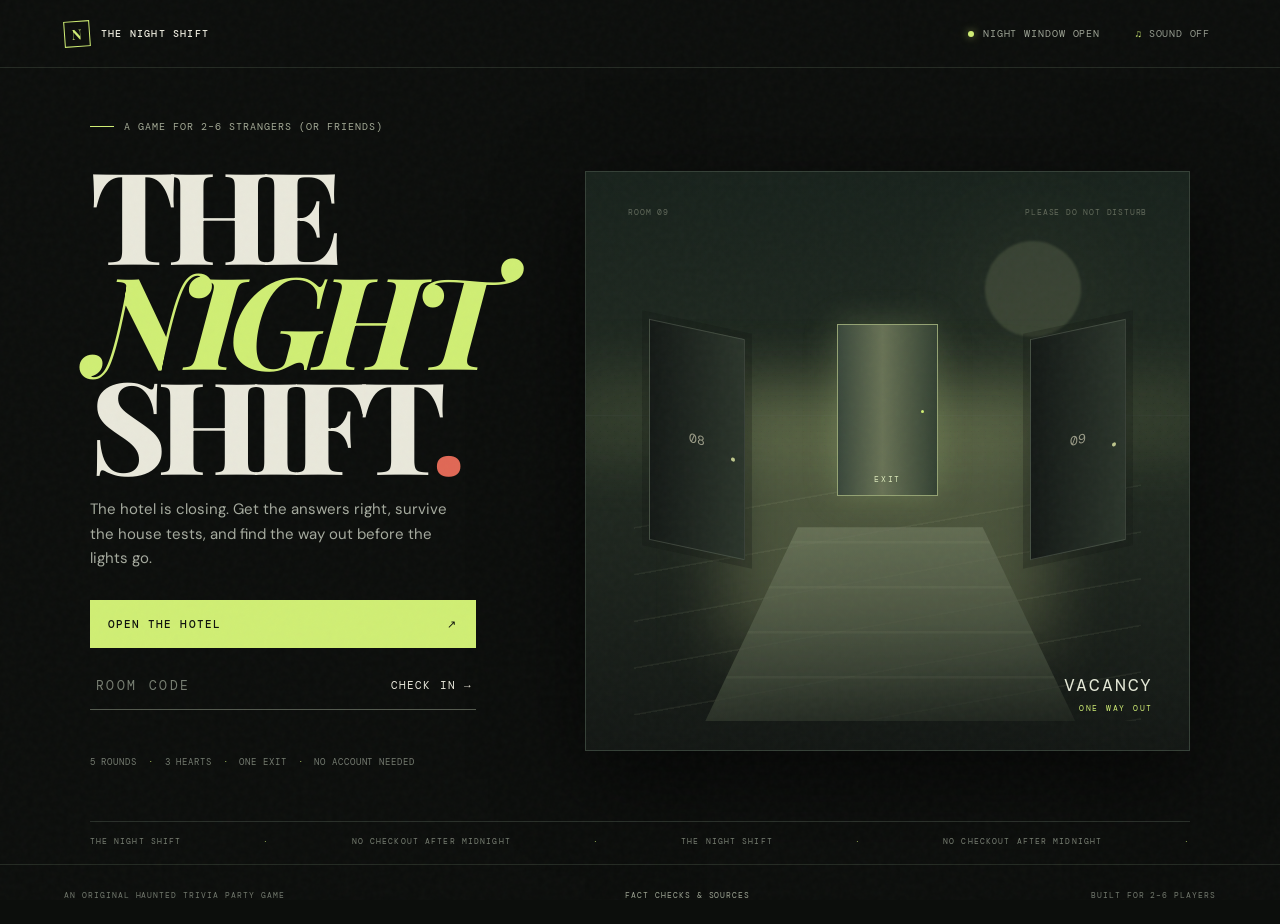
==== index.html @ fe7900dd "Publish THE NIGHT SHIFT and GitHub Pages workflow" ====
<!doctype html>
<html lang="en">
<head>
  <meta charset="utf-8">
  <meta name="viewport" content="width=device-width, initial-scale=1, viewport-fit=cover">
  <meta name="theme-color" content="#0c0e0c">
  <meta name="description" content="Six guests. Five questions. One door out. A live, room-code haunted trivia game for friends.">
  <title>THE NIGHT SHIFT — a live haunted trivia game</title>
  <link rel="icon" href="cover.svg" type="image/svg+xml">
  <link rel="stylesheet" href="styles.css">
  <script type="importmap">{"imports":{"@supabase/supabase-js":"https://esm.sh/@supabase/supabase-js@2.58.0"}}</script>
  <script type="module" src="app.js"></script>
</head>
<body>
  <div class="noise" aria-hidden="true"></div>
  <header class="topbar">
    <a class="wordmark" href="#home" aria-label="The Night Shift home"><span class="mark">N</span><span>THE NIGHT SHIFT</span></a>
    <div class="top-right"><span class="live-dot"></span><span id="connection-label">NIGHT WINDOW OPEN</span><button class="sound-button" id="sound-toggle" aria-label="Toggle sound" title="Toggle sound">♫ <span>SOUND OFF</span></button></div>
  </header>
  <main id="app" aria-live="polite">
    <section id="home" class="screen home-screen">
      <div class="hero-copy">
        <div class="eyebrow"><span class="eyebrow-rule"></span> A GAME FOR 2–6 STRANGERS (OR FRIENDS)</div>
        <h1>THE<br><em>NIGHT</em><br>SHIFT<span class="period">.</span></h1>
        <p class="intro">The hotel is closing. Get the answers right, survive the house tests, and find the way out before the lights go.</p>
        <div class="home-actions"><button class="button button-primary" id="host-button">OPEN THE HOTEL <span>↗</span></button><div class="join-line"><input id="room-input" maxlength="5" autocomplete="off" autocapitalize="characters" placeholder="ROOM CODE" aria-label="Room code"><button class="button button-quiet" id="join-button">CHECK IN <span>→</span></button></div></div>
        <p id="home-error" class="error-message" role="alert"></p>
        <div class="fine-print">5 ROUNDS <b>·</b> 3 HEARTS <b>·</b> ONE EXIT <b>·</b> NO ACCOUNT NEEDED</div>
      </div>
      <div class="hero-art" aria-label="An illustrated empty hotel corridor at night">
        <div class="art-grain"></div><div class="moon"></div><div class="hall-glow"></div>
        <div class="hallway"><div class="door door-one"><span>08</span></div><div class="door door-two"><span>09</span></div><div class="end-door"><i></i><span>EXIT</span></div><div class="floor-line"></div><div class="runner"></div></div>
        <div class="art-note"><span>ROOM 09</span><span>PLEASE DO NOT DISTURB</span></div>
        <div class="art-caption">VACANCY<br><span>ONE WAY OUT</span></div>
      </div>
      <div class="ticker"><span>THE NIGHT SHIFT</span><span>·</span><span>NO CHECKOUT AFTER MIDNIGHT</span><span>·</span><span>THE NIGHT SHIFT</span><span>·</span><span>NO CHECKOUT AFTER MIDNIGHT</span><span>·</span></div>
    </section>
    <section id="room" class="screen game-screen hidden"></section>
  </main>
  <footer><span>AN ORIGINAL HAUNTED TRIVIA PARTY GAME</span><a href="SOURCES.md" target="_blank" rel="noreferrer">FACT CHECKS & SOURCES</a><span>BUILT FOR 2–6 PLAYERS</span></footer>
</body>
</html>
---- styles.css ----
@import url('https://fonts.googleapis.com/css2?family=DM+Mono:wght@400;500&family=DM+Sans:wght@400;500;600;700&family=Playfair+Display:ital,wght@0,700;0,800;1,700;1,800&display=swap');

:root {
  color-scheme:dark;
  --bg:#0c0e0c;
  --panel:#151915;
  --panel2:#1a201a;
  --ink:#e9e8db;
  --muted:#8c9386;
  --line:#30372f;
  --acid:#d0ee74;
  --red:#e06855;
  --mono:'DM Mono',monospace;
  --sans:'DM Sans',sans-serif;
  --display:'Playfair Display',serif
}

* {
  box-sizing:border-box
}
html {
  min-width:320px;
  background:var(--bg);
  scroll-behavior:smooth
}
body {
  margin:0;
  background:var(--bg);
  color:var(--ink);
  font:15px var(--sans);
  min-height:100vh;
  overflow-x:hidden
}
.noise {
  pointer-events:none;
  position:fixed;
  inset:0;
  z-index:10;
  opacity:.08;
  background-image:url("data:image/svg+xml,%3Csvg viewBox='0 0 180 180' xmlns='http://www.w3.org/2000/svg'%3E%3Cfilter id='n'%3E%3CfeTurbulence type='fractalNoise' baseFrequency='.85' numOctaves='3' stitchTiles='stitch'/%3E%3C/filter%3E%3Crect width='100%25' height='100%25' filter='url(%23n)' opacity='.35'/%3E%3C/svg%3E")
}
.topbar {
  height:68px;
  border-bottom:1px solid #242a23;
  display:flex;
  align-items:center;
  justify-content:space-between;
  padding:0 clamp(20px,5vw,76px);
  font:10px var(--mono);
  letter-spacing:.09em;
  position:relative;
  z-index:2
}
.wordmark {
  text-decoration:none;
  color:var(--ink);
  display:flex;
  gap:11px;
  align-items:center;
  font-weight:500;
  letter-spacing:.12em
}
.mark {
  height:26px;
  width:26px;
  border:1px solid var(--acid);
  color:var(--acid);
  display:grid;
  place-items:center;
  font:700 14px var(--display);
  transform:rotate(-4deg)
}
.top-right {
  display:flex;
  align-items:center;
  gap:9px;
  color:#9ca294
}
.live-dot {
  width:6px;
  height:6px;
  border-radius:50%;
  background:var(--acid);
  box-shadow:0 0 9px #d0ee74a0
}
.sound-button {
  border:0;
  background:none;
  color:var(--acid);
  font:10px var(--mono);
  letter-spacing:.08em;
  margin-left:20px;
  cursor:pointer
}
.sound-button span {
  color:#92988c
}
.screen {
  min-height:calc(100vh - 128px)
}
.home-screen {
  display:grid;
  grid-template-columns:minmax(350px,0.9fr) minmax(420px,1.1fr);
  align-items:center;
  max-width:1320px;
  padding:52px clamp(20px,7vw,104px) 62px;
  margin:auto;
  position:relative
}
.hero-copy {
  z-index:1;
  padding-bottom:34px
}
.eyebrow,.fine-print,.art-note,.art-caption,.ticker,footer,.phase-label,.room-code-label,.player-meta,.round-label,.source-link,.status-pill,.question-count,.challenge-note {
  font:10px var(--mono);
  letter-spacing:.1em
}
.eyebrow {
  color:#a3a995;
  display:flex;
  align-items:center;
  gap:10px
}
.eyebrow-rule {
  height:1px;
  width:24px;
  background:var(--acid)
}
h1 {
  font:800 clamp(74px,10vw,136px)/.82 var(--display);
  letter-spacing:-.075em;
  margin:27px 0 22px;
  color:#e9e8db
}
h1 em {
  color:var(--acid);
  font-style:italic
}
.period {
  color:var(--red)
}
.intro {
  max-width:360px;
  color:#a5aa9e;
  font-size:15px;
  line-height:1.65;
  margin:0 0 29px
}
.home-actions {
  display:flex;
  flex-direction:column;
  gap:13px;
  max-width:386px
}
.button {
  cursor:pointer;
  border:1px solid transparent;
  min-height:48px;
  padding:0 17px;
  font:11px var(--mono);
  letter-spacing:.1em;
  transition:background .2s,border .2s,transform .2s
}
.button:hover {
  transform:translateY(-2px)
}
.button-primary {
  background:var(--acid);
  color:#10130d;
  font-weight:500;
  display:flex;
  justify-content:space-between;
  align-items:center
}
.button-primary:hover {
  background:#e0f9a0
}
.join-line {
  display:flex;
  border-bottom:1px solid #53594e
}
.join-line input {
  min-width:0;
  flex:1;
  background:transparent;
  border:0;
  outline:0;
  color:var(--ink);
  font:13px var(--mono);
  letter-spacing:.2em;
  padding:14px 6px
}
.join-line input::placeholder {
  color:#777e72
}
.button-quiet {
  background:none;
  color:var(--ink);
  padding-right:3px
}
.button-quiet:hover {
  color:var(--acid)
}
.fine-print {
  color:#747b70;
  font-size:9px;
  margin-top:21px
}
.fine-print b {
  color:var(--acid);
  font-weight:400;
  margin:0 5px
}
.error-message {
  color:var(--red);
  font:11px var(--mono);
  min-height:15px;
  margin:10px 0 0
}
.hero-art {
  height:min(580px,70vh);
  min-height:420px;
  position:relative;
  overflow:hidden;
  background:linear-gradient(180deg,#18221c 0%,#222b22 48%,#131714 100%);
  border:1px solid #354037;
  box-shadow:0 28px 80px #0009
}
.hero-art:before {
  content:"";
  position:absolute;
  left:0;
  right:0;
  top:42%;
  height:1px;
  background:#c9d9a01c;
  box-shadow:0 0 70px 28px #b7cc7930
}
.art-grain {
  position:absolute;
  inset:0;
  background:linear-gradient(115deg,#142017 1px,transparent 1px) 0 0/7px 7px;
  opacity:.15
}
.moon {
  position:absolute;
  top:12%;
  right:18%;
  width:96px;
  height:96px;
  border-radius:50%;
  background:#cedb9e;
  opacity:.16;
  filter:blur(1px);
  box-shadow:0 0 80px 35px #c9d7953a
}
.hall-glow {
  position:absolute;
  inset:38% 23% 18%;
  background:#d2dd9540;
  filter:blur(32px)
}
.hallway {
  position:absolute;
  inset:17% 8% 5%;
  perspective:700px
}
.end-door {
  position:absolute;
  z-index:2;
  top:12%;
  left:40%;
  width:20%;
  height:38%;
  background:linear-gradient(90deg,#39473a,#687255 45%,#334132);
  border:1px solid #94a273;
  box-shadow:0 0 35px #c7e18f3a;
  text-align:center;
  display:flex;
  justify-content:center;
  align-items:flex-end;
  padding-bottom:11px;
  font:8px var(--mono);
  letter-spacing:.2em;
  color:#dce9bb
}
.end-door i {
  position:absolute;
  right:13%;
  top:50%;
  height:3px;
  width:3px;
  background:var(--acid);
  border-radius:50%
}
.door {
  position:absolute;
  z-index:1;
  top:13%;
  height:38%;
  width:16%;
  background:linear-gradient(90deg,#141916,#2b352b);
  border:1px solid #65706075;
  color:#9b9c88;
  display:flex;
  align-items:center;
  justify-content:center;
  font:13px var(--mono);
  box-shadow:0 0 0 7px #10151044
}
.door:after {
  content:"";
  position:absolute;
  width:4px;
  height:4px;
  border-radius:50%;
  background:#bdc68d;
  right:10%;
  top:55%
}
.door-one {
  left:3%;
  transform:skewY(12deg);
  height:49%;
  width:19%
}
.door-two {
  right:3%;
  transform:skewY(-12deg);
  height:49%;
  width:19%
}
.floor-line {
  position:absolute;
  inset:47% 0 0;
  background:repeating-linear-gradient(170deg,transparent 0 44px,#d5e0b411 45px 46px)
}
.runner {
  position:absolute;
  z-index:2;
  left:14%;
  right:13%;
  bottom:0;
  height:43%;
  background:linear-gradient(175deg,#717b60 0%,#424b3b 70%,#212720 100%);
  clip-path:polygon(25% 0,75% 0,100% 100%,0 100%);
  opacity:.75
}
.runner:after {
  content:"";
  position:absolute;
  inset:0;
  background:repeating-linear-gradient(0deg,transparent 0 42px,#bec89e16 43px 45px)
}
.art-note {
  position:absolute;
  top:6%;
  left:7%;
  right:7%;
  display:flex;
  justify-content:space-between;
  color:#aab09880;
  font-size:8px
}
.art-caption {
  position:absolute;
  right:6%;
  bottom:6%;
  text-align:right;
  color:#e4e8d7;
  font-size:18px;
  line-height:1.1
}
.art-caption span {
  font-size:8px;
  letter-spacing:.22em;
  color:var(--acid)
}
.ticker {
  position:absolute;
  left:clamp(20px,7vw,104px);
  right:clamp(20px,7vw,104px);
  bottom:18px;
  border-top:1px solid #292f29;
  padding-top:14px;
  display:flex;
  justify-content:space-between;
  color:#777e72;
  font-size:8px;
  letter-spacing:.14em
}
.ticker span:nth-child(2n) {
  color:var(--acid)
}
footer {
  height:60px;
  border-top:1px solid #242a23;
  display:flex;
  justify-content:space-between;
  align-items:center;
  padding:0 clamp(20px,5vw,76px);
  color:#72786d;
  font-size:8px;
  letter-spacing:.12em;
  position:relative;
  z-index:2
}
footer a {
  color:#9da493;
  text-decoration:none
}
footer a:hover {
  color:var(--acid)
}
.hidden {
  display:none!important
}

.game-screen {
  max-width:1120px;
  margin:0 auto;
  padding:44px clamp(18px,5vw,62px) 70px
}
.game-top {
  display:flex;
  justify-content:space-between;
  align-items:center;
  border-bottom:1px solid var(--line);
  padding-bottom:17px;
  margin-bottom:32px
}
.phase-label {
  color:#a9b09f
}
.room-code-label {
  color:#777f73
}
.room-code-label strong {
  font-size:16px;
  color:var(--acid);
  letter-spacing:.18em;
  margin-left:8px
}
.game-grid {
  display:grid;
  grid-template-columns:minmax(0,1.6fr) minmax(240px,.8fr);
  gap:26px
}
.card {
  background:linear-gradient(145deg,#171c17,#111410);
  border:1px solid #2c342d;
  padding:clamp(20px,4vw,36px);
  position:relative
}
.card:before {
  content:"";
  position:absolute;
  top:-1px;
  left:20px;
  width:38px;
  height:1px;
  background:var(--acid)
}
.round-label {
  color:var(--acid);
  margin-bottom:17px
}
.question {
  font:700 clamp(26px,4vw,42px)/1.12 var(--display);
  letter-spacing:-.025em;
  margin:0 0 27px;
  max-width:690px
}
.answers {
  display:grid;
  grid-template-columns:1fr 1fr;
  gap:10px
}
.answer {
  min-height:60px;
  background:#1c221c;
  border:1px solid #323a31;
  color:var(--ink);
  text-align:left;
  padding:14px 16px;
  font:13px var(--sans);
  cursor:pointer;
  display:flex;
  gap:12px;
  align-items:center;
  transition:.15s
}
.answer:hover {
  border-color:#829163;
  background:#242c22
}
.answer.selected {
  border-color:var(--acid);
  background:#303a27;
  color:#f5f7e9
}
.answer.locked {
  opacity:.6;
  cursor:default
}
.answer:disabled {
  cursor:default
}
.answer-key {
  font:10px var(--mono);
  color:#8a9483
}
.question-foot {
  display:flex;
  justify-content:space-between;
  align-items:center;
  margin-top:21px;
  color:#7d8579;
  font:10px var(--mono)
}
.timer {
  display:flex;
  align-items:center;
  gap:8px;
  color:var(--acid)
}
.timer-number {
  font-size:17px
}
.player-panel {
  background:#121612;
  border:1px solid #2a3229;
  padding:22px
}
.panel-title {
  display:flex;
  justify-content:space-between;
  color:#aeb5a6;
  font:10px var(--mono);
  letter-spacing:.1em;
  padding-bottom:14px;
  border-bottom:1px solid #2a3029
}
.player-list {
  display:flex;
  flex-direction:column;
  gap:1px;
  margin-top:8px
}
.player {
  display:grid;
  grid-template-columns:28px 1fr auto;
  align-items:center;
  gap:9px;
  padding:10px 2px;
  border-bottom:1px solid #232923
}
.player-avatar {
  width:24px;
  height:24px;
  display:grid;
  place-items:center;
  font:11px var(--display);
  color:#162011;
  background:var(--acid);
  border-radius:50%
}
.player-name {
  font-size:12px;
  color:#d1d5c9
}
.player-meta {
  color:#899181;
  font-size:9px;
  letter-spacing:.04em
}
.hearts {
  color:var(--red);
  font-size:12px;
  letter-spacing:2px;
  white-space:nowrap
}
.heart-lost {
  color:#404640
}
.lobby-title {
  font:700 clamp(34px,5vw,55px)/1 var(--display);
  margin:0 0 12px
}
.lobby-copy {
  color:#999f93;
  line-height:1.6;
  margin:0 0 25px;
  max-width:520px
}
.lobby-tools {
  display:flex;
  align-items:center;
  gap:12px;
  flex-wrap:wrap
}
.name-input {
  min-height:48px;
  padding:0 14px;
  background:#101310;
  border:1px solid #374036;
  color:var(--ink);
  font:13px var(--sans);
  outline:0
}
.name-input:focus {
  border-color:var(--acid)
}
.lobby-note {
  margin:18px 0 0;
  color:#757d71;
  font:10px/1.6 var(--mono)
}
.host-controls {
  margin-top:23px
}
.host-banner {
  color:var(--acid);
  font:10px var(--mono);
  letter-spacing:.08em;
  margin-bottom:14px
}
.waiting {
  color:#8f9889;
  font:11px var(--mono)
}
.challenge-title {
  font:700 clamp(28px,4vw,44px)/1.05 var(--display);
  margin:0 0 12px
}
.challenge-copy {
  color:#a1a99b;
  line-height:1.55;
  margin:0 0 21px
}
.sequence-display {
  display:flex;
  gap:12px;
  margin:20px 0;
  min-height:70px;
  align-items:center
}
.glyph {
  height:52px;
  width:52px;
  border:1px solid #69745d;
  color:#b4c68b;
  background:#20281f;
  display:grid;
  place-items:center;
  font:24px var(--display)
}
.glyph.current {
  box-shadow:0 0 24px #d0ee7460;
  border-color:var(--acid)
}
.glyph.missed {
  color:var(--red);
  border-color:var(--red)
}
.tile-grid {
  display:grid;
  grid-template-columns:repeat(3,1fr);
  gap:9px;
  max-width:300px
}
.tile {
  min-height:72px;
  background:#202820;
  color:var(--ink);
  border:1px solid #46523e;
  font:25px var(--display);
  cursor:pointer
}
.tile:hover {
  background:#34402d;
  border-color:var(--acid)
}
.tile:disabled {
  opacity:.5
}
.challenge-note {
  margin-top:16px;
  color:#889082
}
.result-icon {
  font:42px var(--display);
  color:var(--acid);
  margin-bottom:9px
}
.result-copy {
  color:#9fa697;
  line-height:1.6
}
.result-answer {
  color:#d9dfa9;
  font:11px var(--mono);
  margin-top:16px
}
.source-link {
  font-size:9px;
  margin-top:11px;
  display:inline-block;
  color:#9aa48c;
  text-decoration:underline;
  text-underline-offset:3px
}
.host-next {
  margin-top:24px
}
.host-controls .button {
  min-width:170px
}
.connection-toast {
  position:fixed;
  bottom:78px;
  left:50%;
  transform:translateX(-50%);
  background:#242a23;
  border:1px solid #58614f;
  color:#d8dfc5;
  padding:11px 15px;
  font:10px var(--mono);
  z-index:5;
  max-width:90%;
  text-align:center
}
.finale-progress {
  font:12px var(--mono);
  color:var(--acid);
  margin:0 0 15px
}
.game-over-title {
  font:800 clamp(48px,9vw,90px)/.9 var(--display);
  letter-spacing:-.06em;
  margin:0 0 17px
}
.winner-name {
  color:var(--acid);
  font-style:italic
}
.subtle {
  color:#a0a695;
  font-size:14px;
  line-height:1.6
}
.lobby-player-count {
  color:var(--acid);
  font:12px var(--mono)
}

@media(max-width:850px) {
  .home-screen {
    grid-template-columns:1fr;
    max-width:680px;
    padding-top:42px;
    padding-bottom:60px
  }
  .hero-copy {
    padding-bottom:30px
  }
  .hero-art {
    height:410px;
    min-height:0
  }
  .ticker {
    bottom:16px
  }
  .game-grid {
    grid-template-columns:1fr
  }
  .player-panel {
    order:2
  }
  .screen {
    min-height:calc(100vh - 128px)
  }

}
@media(max-width:520px) {
  .topbar {
    height:58px;
    padding:0 16px
  }
  .top-right {
    font-size:8px
  }
  .sound-button {
    margin-left:4px;
    padding:6px 0
  }
  .home-screen {
    padding:36px 19px 72px
  }
  .hero-copy {
    padding-bottom:23px
  }
  h1 {
    font-size:clamp(72px,23vw,108px);
    margin-top:23px
  }
  .intro {
    font-size:14px
  }
  .hero-art {
    height:330px
  }
  .art-caption {
    font-size:15px
  }
  .ticker {
    left:19px;
    right:19px;
    overflow:hidden;
    gap:15px;
    white-space:nowrap
  }
  .ticker span:nth-child(n+5) {
    display:none
  }
  footer {
    height:auto;
    min-height:62px;
    padding:13px 18px;
    gap:12px;
    flex-wrap:wrap;
    font-size:7px
  }
  .game-screen {
    padding:25px 15px 50px
  }
  .game-top {
    margin-bottom:20px
  }
  .card {
    padding:19px
  }
  .answers {
    grid-template-columns:1fr
  }
  .answer {
    min-height:54px
  }
  .question {
    font-size:29px
  }
  .player-panel {
    padding:17px
  }
  .lobby-tools {
    flex-direction:column;
    align-items:stretch
  }
  .lobby-tools .button,.name-input {
    width:100%
  }
  .sequence-display {
    gap:7px
  }
  .glyph {
    width:46px;
    height:46px
  }
  .tile {
    min-height:63px
  }

}

@media(prefers-reduced-motion:reduce) {
  *,*:before,*:after {
    scroll-behavior:auto!important;
    transition:none!important
  }

}
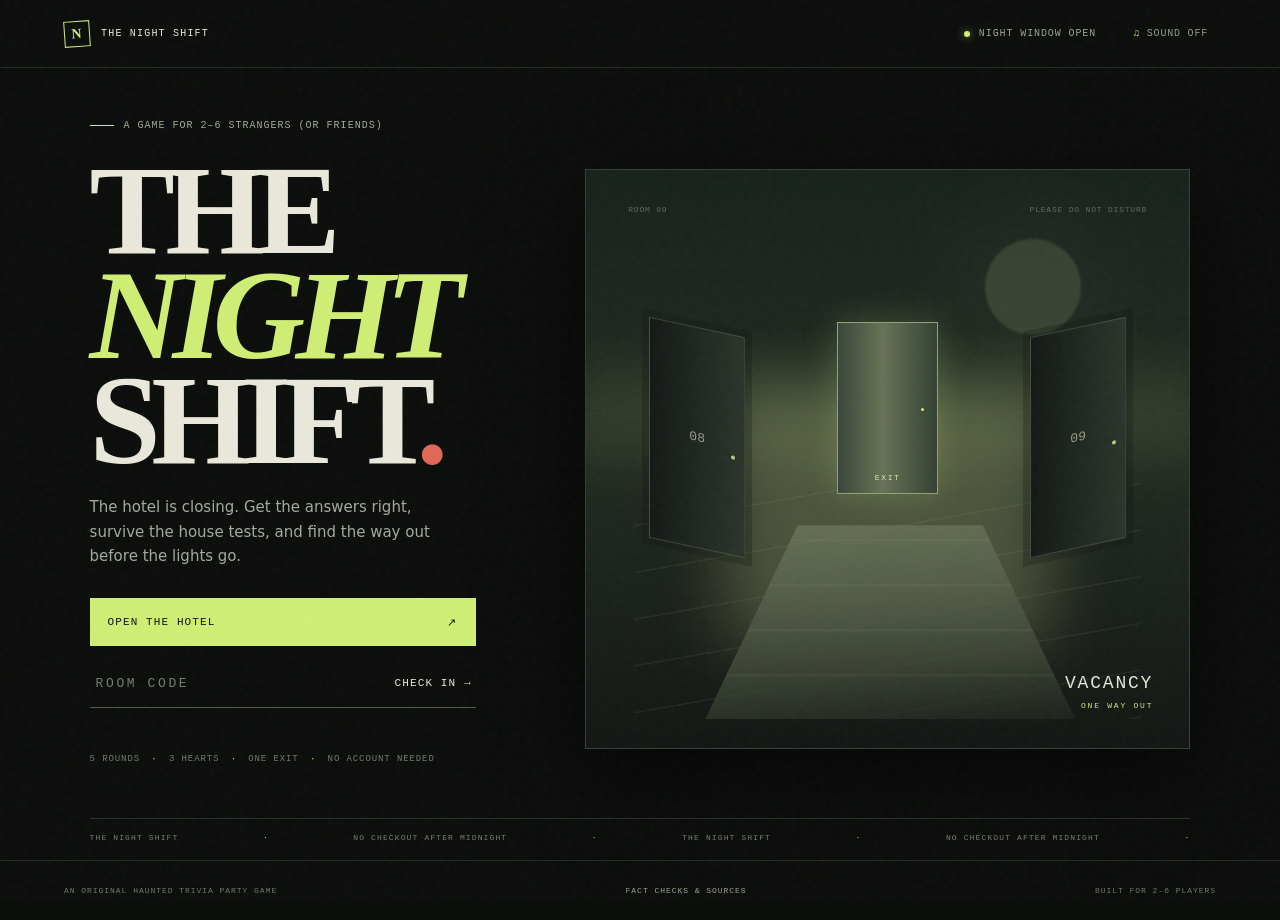
==== commit 1af4c4c1: "Add tutorial, full timers, generated audio, and security fixes" ====
--- a/index.html
+++ b/index.html
@@ -5,17 +5,18 @@
   <meta name="viewport" content="width=device-width, initial-scale=1, viewport-fit=cover">
   <meta name="theme-color" content="#0c0e0c">
   <meta name="description" content="Six guests. Five questions. One door out. A live, room-code haunted trivia game for friends.">
+  <meta name="referrer" content="no-referrer">
+  <meta http-equiv="Content-Security-Policy" content="default-src 'self'; script-src 'self' https://esm.sh; style-src 'self'; img-src 'self' data:; font-src 'self'; connect-src 'self' https://zwskozcbimqatqfauyuh.supabase.co wss://zwskozcbimqatqfauyuh.supabase.co; base-uri 'self'; object-src 'none'; frame-src 'none'; form-action 'self'">
   <title>THE NIGHT SHIFT — a live haunted trivia game</title>
   <link rel="icon" href="cover.svg" type="image/svg+xml">
   <link rel="stylesheet" href="styles.css">
-  <script type="importmap">{"imports":{"@supabase/supabase-js":"https://esm.sh/@supabase/supabase-js@2.58.0"}}</script>
-  <script type="module" src="app.js"></script>
+  <script type="module" src="app.js?v=polished-room-3"></script>
 </head>
 <body>
   <div class="noise" aria-hidden="true"></div>
   <header class="topbar">
     <a class="wordmark" href="#home" aria-label="The Night Shift home"><span class="mark">N</span><span>THE NIGHT SHIFT</span></a>
-    <div class="top-right"><span class="live-dot"></span><span id="connection-label">NIGHT WINDOW OPEN</span><button class="sound-button" id="sound-toggle" aria-label="Toggle sound" title="Toggle sound">♫ <span>SOUND OFF</span></button></div>
+    <div class="top-right"><span class="live-dot" aria-hidden="true"></span><span id="connection-label" aria-live="polite">NIGHT WINDOW OPEN</span><button class="sound-button" id="sound-toggle" aria-label="Turn sound and music on" aria-pressed="false" title="Turn sound and music on">♫ <span>SOUND OFF</span></button></div>
   </header>
   <main id="app" aria-live="polite">
     <section id="home" class="screen home-screen">
--- a/styles.css
+++ b/styles.css
@@ -1,5 +1,3 @@
-@import url('https://fonts.googleapis.com/css2?family=DM+Mono:wght@400;500&family=DM+Sans:wght@400;500;600;700&family=Playfair+Display:ital,wght@0,700;0,800;1,700;1,800&display=swap');
-
 :root {
   color-scheme:dark;
   --bg:#0c0e0c;
@@ -10,9 +8,9 @@
   --line:#30372f;
   --acid:#d0ee74;
   --red:#e06855;
-  --mono:'DM Mono',monospace;
-  --sans:'DM Sans',sans-serif;
-  --display:'Playfair Display',serif
+  --mono:ui-monospace,'Cascadia Code','Segoe UI Mono',Consolas,monospace;
+  --sans:system-ui,-apple-system,BlinkMacSystemFont,'Segoe UI',sans-serif;
+  --display:Georgia,'Times New Roman',serif
 }
 
 * {
@@ -90,6 +88,9 @@
   font:10px var(--mono);
   letter-spacing:.08em;
   margin-left:20px;
+  min-width:44px;
+  min-height:44px;
+  padding:8px;
   cursor:pointer
 }
 .sound-button span {
@@ -446,6 +447,27 @@
   grid-template-columns:minmax(0,1.6fr) minmax(240px,.8fr);
   gap:26px
 }
+.sr-only {
+  position:absolute;
+  width:1px;
+  height:1px;
+  padding:0;
+  margin:-1px;
+  overflow:hidden;
+  clip:rect(0,0,0,0);
+  white-space:nowrap;
+  border:0
+}
+.game-top,.game-grid>.card,.game-grid>.player-panel {
+  animation:surface-in .38s cubic-bezier(.2,.7,.25,1) both
+}
+.game-grid>.player-panel {
+  animation-delay:.07s
+}
+@keyframes surface-in {
+  from {opacity:0;transform:translateY(10px)}
+  to {opacity:1;transform:translateY(0)}
+}
 .card {
   background:linear-gradient(145deg,#171c17,#111410);
   border:1px solid #2c342d;
@@ -527,6 +549,30 @@
 .timer-number {
   font-size:17px
 }
+.timer.urgent {
+  color:#ff9a78
+}
+.question-progress {
+  display:block;
+  appearance:none;
+  width:100%;
+  height:4px;
+  border:0;
+  margin:0 0 26px;
+  background:#30382e;
+  color:var(--acid)
+}
+.question-progress::-webkit-progress-bar {
+  background:#30382e
+}
+.question-progress::-webkit-progress-value {
+  background:var(--acid);
+  transition:width .12s linear
+}
+.question-progress::-moz-progress-bar {
+  background:var(--acid);
+  transition:width .12s linear
+}
 .player-panel {
   background:#121612;
   border:1px solid #2a3229;
@@ -555,6 +601,14 @@
   padding:10px 2px;
   border-bottom:1px solid #232923
 }
+.player-list .player {
+  animation:surface-in .3s ease both
+}
+.player-list .player:nth-child(2) {animation-delay:.03s}
+.player-list .player:nth-child(3) {animation-delay:.06s}
+.player-list .player:nth-child(4) {animation-delay:.09s}
+.player-list .player:nth-child(5) {animation-delay:.12s}
+.player-list .player:nth-child(6) {animation-delay:.15s}
 .player-avatar {
   width:24px;
   height:24px;
@@ -624,6 +678,53 @@
   font:10px var(--mono);
   letter-spacing:.08em;
   margin-bottom:14px
+}
+.tutorial-steps {
+  display:grid;
+  gap:10px;
+  margin:24px 0 20px
+}
+.tutorial-step {
+  display:grid;
+  grid-template-columns:38px 1fr;
+  gap:14px;
+  padding:16px 0;
+  border-top:1px solid #2a3229
+}
+.tutorial-step h3 {
+  margin:0 0 6px;
+  color:var(--ink);
+  font:600 15px var(--sans)
+}
+.tutorial-step p,.tutorial-audio-note {
+  margin:0;
+  color:#969f90;
+  font-size:13px;
+  line-height:1.55
+}
+.tutorial-number {
+  color:var(--acid);
+  font:11px var(--mono);
+  padding-top:3px
+}
+.tutorial-audio-note {
+  font-size:11px;
+  margin:17px 0 0
+}
+.copy-code-button {
+  min-height:44px;
+  margin-left:12px;
+  padding:4px 8px;
+  border:1px solid #4a5543;
+  background:transparent;
+  color:#c8d1b5;
+  font:9px var(--mono);
+  letter-spacing:.08em;
+  cursor:pointer
+}
+.copy-code-button:hover {
+  color:var(--acid);
+  border-color:var(--acid)
 }
 .waiting {
   color:#8f9889;
@@ -875,8 +976,35 @@
 @media(prefers-reduced-motion:reduce) {
   *,*:before,*:after {
     scroll-behavior:auto!important;
-    transition:none!important
+    transition:none!important;
+    animation:none!important
   }
 
 }
 
+.button:active,.answer:active,.tile:active {
+  transform:translateY(1px) scale(.99)
+}
+.button:focus-visible,.answer:focus-visible,.tile:focus-visible,.sound-button:focus-visible,.copy-code-button:focus-visible {
+  outline:2px solid var(--acid);
+  outline-offset:3px
+}
+.sound-button {
+  min-width:44px;
+  min-height:44px;
+  padding:8px
+}
+.glyph.current {
+  animation:glyph-in .32s cubic-bezier(.2,.7,.25,1) both
+}
+@keyframes glyph-in {
+  from {opacity:.35;transform:translateY(4px)}
+  to {opacity:1;transform:translateY(0)}
+}
+.connection-toast {
+  animation:surface-in .22s ease both
+}
+@media(prefers-reduced-motion:reduce) {
+  .button:active,.answer:active,.tile:active,.glyph.current {transform:none!important}
+}
+
